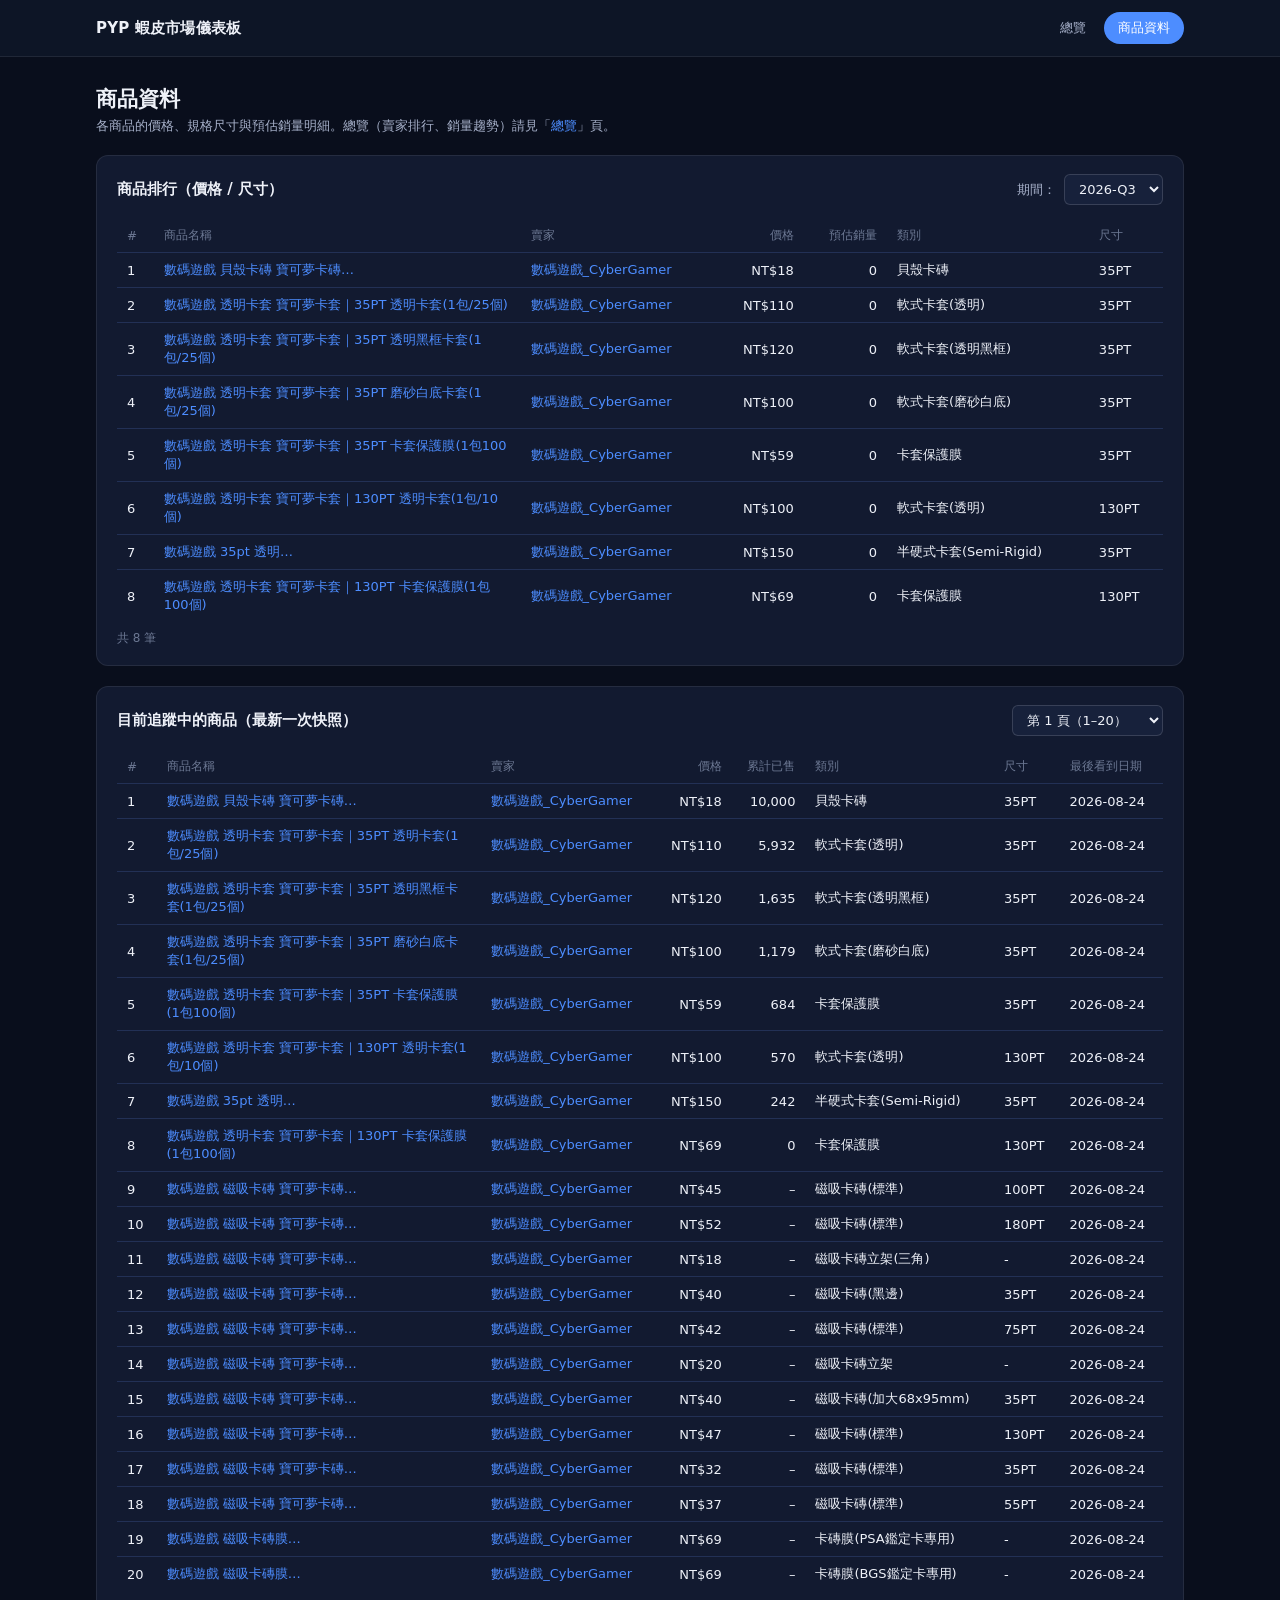
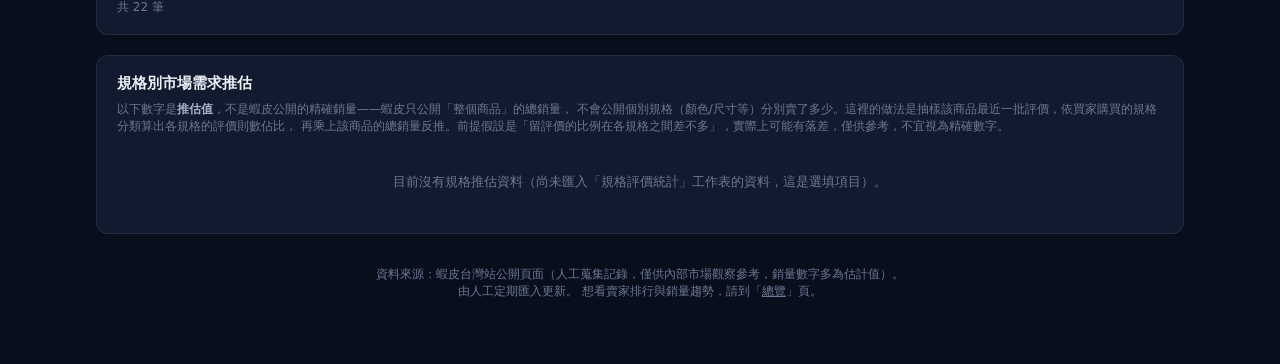
==== docs/products.html @ 521e8248 "666" ====
<!doctype html>
<html lang="zh-Hant">
<head>
<meta charset="utf-8" />
<meta name="viewport" content="width=device-width, initial-scale=1" />
<title>商品資料 — PYP 蝦皮市場銷量儀表板</title>
<link rel="stylesheet" href="assets/style.css" />
</head>
<body>

<nav class="topnav">
  <div class="topnav-inner">
    <a class="brand" href="index.html">PYP 蝦皮市場儀表板</a>
    <div class="nav-links">
      <a href="index.html" data-nav="home">總覽</a>
      <a href="products.html" data-nav="products">商品資料</a>
    </div>
  </div>
</nav>

<div class="wrap">

  <header>
    <h1>商品資料</h1>
    <p class="sub">各商品的價格、規格尺寸與預估銷量明細。總覽（賣家排行、銷量趨勢）請見「<a href="index.html">總覽</a>」頁。</p>
  </header>

  <div id="banner-no-data" class="banner warn">
    <strong>尚無資料。</strong>
    這個系統剛設置好，還沒有任何快照資料。請先填寫「PYP蝦皮市場手動蒐集表.xlsx」，
    再用 scripts/import_manual_products.py 匯入，接著執行 scripts/build_reports.py 產生報表。
  </div>

  <div id="banner-partial" class="banner">
    <strong>提醒：</strong>
    以下部分銷量估計值標示了 <span class="badge partial">偏低估計</span>，代表系統在該期間開始前還沒開始追蹤這項商品，
    估計值可能低於實際銷量。詳見 README 的計算方式說明。
  </div>

  <div id="app" style="display:none">

    <section>
      <h2>
        <span>商品排行（價格 / 尺寸）</span>
        <span class="controls">
          <label style="font-size:13px;color:var(--text-secondary)">期間：</label>
          <select id="period-select"></select>
          <select id="items-page-select"></select>
        </span>
      </h2>
      <div class="wide-scroll-wrap">
        <table id="items-table">
          <thead>
            <tr>
              <th>#</th>
              <th>商品名稱</th>
              <th>賣家</th>
              <th class="num">價格</th>
              <th class="num">預估銷量</th>
              <th>類別</th>
              <th>尺寸</th>
            </tr>
          </thead>
          <tbody></tbody>
        </table>
      </div>
      <div id="items-empty" class="empty-state" style="display:none">此期間沒有資料。</div>
      <div id="items-pager-info" class="pager-info" style="margin-top:8px"></div>
    </section>

    <section>
      <h2>
        <span>目前追蹤中的商品（最新一次快照）</span>
        <span class="controls">
          <select id="latest-page-select"></select>
        </span>
      </h2>
      <div class="wide-scroll-wrap">
        <table id="latest-table">
          <thead>
            <tr>
              <th>#</th>
              <th>商品名稱</th>
              <th>賣家</th>
              <th class="num">價格</th>
              <th class="num">累計已售</th>
              <th>類別</th>
              <th>尺寸</th>
              <th>最後看到日期</th>
            </tr>
          </thead>
          <tbody></tbody>
        </table>
      </div>
      <div id="latest-empty" class="empty-state" style="display:none">目前沒有資料。</div>
      <div id="latest-pager-info" class="pager-info" style="margin-top:8px"></div>
    </section>

    <section>
      <h2><span>規格別市場需求推估</span></h2>
      <p class="section-note">
        以下數字是<strong style="color:var(--text-secondary)">推估值</strong>，不是蝦皮公開的精確銷量——蝦皮只公開「整個商品」的總銷量，
        不會公開個別規格（顏色/尺寸等）分別賣了多少。這裡的做法是抽樣該商品最近一批評價，依買家購買的規格分類算出各規格的評價則數佔比，
        再乘上該商品的總銷量反推。前提假設是「留評價的比例在各規格之間差不多」，實際上可能有落差，僅供參考，不宜視為精確數字。
      </p>
      <div id="variant-list"></div>
      <div id="variant-empty" class="empty-state" style="display:none">目前沒有規格推估資料（尚未匯入「規格評價統計」工作表的資料，這是選填項目）。</div>
    </section>

  </div>

  <footer>
    資料來源：蝦皮台灣站公開頁面（人工蒐集記錄，僅供內部市場觀察參考，銷量數字多為估計值）。
    <br />由人工定期匯入更新。&nbsp;想看賣家排行與銷量趨勢，請到「<a href="index.html">總覽</a>」頁。
  </footer>

</div>

<script src="assets/dashboard.js"></script>
<script>
(function () {
  "use strict";
  markActiveNav("products");

  function renderItemsTable(items) {
    const tbody = document.querySelector("#items-table tbody");
    const emptyEl = document.getElementById("items-empty");
    const pageSelect = document.getElementById("items-page-select");
    const infoEl = document.getElementById("items-pager-info");
    tbody.innerHTML = "";

    if (!items || items.length === 0) {
      emptyEl.style.display = "block";
      pageSelect.style.display = "none";
      infoEl.textContent = "";
      return;
    }
    emptyEl.style.display = "none";

    setupPager(pageSelect, infoEl, items, 20, (pageRows, startIdx) => {
      tbody.innerHTML = "";
      pageRows.forEach((row, i) => {
        const tr = document.createElement("tr");
        tr.innerHTML = `
          <td>${startIdx + i + 1}</td>
          <td class="name-cell">${itemNameCell(row)}</td>
          <td>${shopLabel(row)}</td>
          <td class="num">${fmtPrice(row.price_twd)}</td>
          <td class="num">${fmtInt(row.sold_estimate)}${row.partial ? '<span class="badge partial">偏低估計</span>' : ""}</td>
          <td>${escapeHtml(row.category || "")}</td>
          <td>${escapeHtml(row.size || "")}</td>
        `;
        tbody.appendChild(tr);
      });
    });
  }

  function renderLatestTable(latest) {
    const tbody = document.querySelector("#latest-table tbody");
    const emptyEl = document.getElementById("latest-empty");
    const pageSelect = document.getElementById("latest-page-select");
    const infoEl = document.getElementById("latest-pager-info");
    tbody.innerHTML = "";

    if (!latest || latest.length === 0) {
      emptyEl.style.display = "block";
      pageSelect.style.display = "none";
      infoEl.textContent = "";
      return;
    }
    emptyEl.style.display = "none";

    setupPager(pageSelect, infoEl, latest, 20, (pageRows, startIdx) => {
      tbody.innerHTML = "";
      pageRows.forEach((row, i) => {
        const tr = document.createElement("tr");
        tr.innerHTML = `
          <td>${startIdx + i + 1}</td>
          <td class="name-cell">${itemNameCell(row)}</td>
          <td>${shopLabel(row)}</td>
          <td class="num">${fmtPrice(row.price_twd)}</td>
          <td class="num">${fmtInt(row.historical_sold)}</td>
          <td>${escapeHtml(row.category || "")}</td>
          <td>${escapeHtml(row.size || "")}</td>
          <td>${escapeHtml(row.date)}</td>
        `;
        tbody.appendChild(tr);
      });
    });
  }

  function renderVariantEstimates(payload) {
    const wrap = document.getElementById("variant-list");
    const emptyEl = document.getElementById("variant-empty");
    wrap.innerHTML = "";

    const products = payload && payload.products ? payload.products : [];
    if (products.length === 0) {
      emptyEl.style.display = "block";
      return;
    }
    emptyEl.style.display = "none";

    products.forEach((p) => {
      const card = document.createElement("div");
      card.style.marginBottom = "18px";
      card.style.paddingBottom = "14px";
      card.style.borderBottom = "1px solid var(--gridline)";

      const title = document.createElement("div");
      title.style.fontSize = "13px";
      title.style.marginBottom = "8px";
      title.innerHTML = `<strong title="${escapeHtml(p.item_name)}">${escapeHtml(shortenItemName(p.item_name))}</strong>
        <span style="color:var(--text-muted)">
          — 總銷量 ${fmtInt(p.total_sold)} 件，抽樣評價 ${fmtInt(p.sample_total_reviews)} 則
        </span>`;
      card.appendChild(title);

      const maxShare = Math.max(...p.variants.map(v => v.share), 0.0001);
      p.variants.forEach((v) => {
        const row = document.createElement("div");
        row.style.display = "flex";
        row.style.alignItems = "center";
        row.style.gap = "10px";
        row.style.marginBottom = "4px";
        row.style.fontSize = "12px";

        const label = document.createElement("div");
        label.style.width = "110px";
        label.style.flexShrink = "0";
        label.style.color = "var(--text-secondary)";
        label.textContent = v.variant;

        const barTrack = document.createElement("div");
        barTrack.style.flex = "1";
        barTrack.style.background = "var(--gridline)";
        barTrack.style.borderRadius = "4px";
        barTrack.style.height = "14px";
        barTrack.style.position = "relative";

        const barFill = document.createElement("div");
        barFill.style.width = `${Math.max((v.share / maxShare) * 100, 2)}%`;
        barFill.style.background = "var(--series-1)";
        barFill.style.height = "100%";
        barFill.style.borderRadius = "4px";
        barTrack.appendChild(barFill);

        const valueLabel = document.createElement("div");
        valueLabel.style.width = "150px";
        valueLabel.style.flexShrink = "0";
        valueLabel.style.textAlign = "right";
        valueLabel.style.fontVariantNumeric = "tabular-nums";
        valueLabel.textContent =
          `${(v.share * 100).toFixed(1)}%（推估約 ${fmtInt(v.estimated_sold)} 件，${v.sample_reviews} 則評價）`;

        row.appendChild(label);
        row.appendChild(barTrack);
        row.appendChild(valueLabel);
        card.appendChild(row);
      });

      wrap.appendChild(card);
    });
  }

  async function main() {
    const [meta, latest, quarterly, annual, variantEstimates] = await Promise.all([
      loadJSON("data/meta.json"),
      loadJSON("data/latest.json"),
      loadJSON("data/quarterly.json"),
      loadJSON("data/annual.json"),
      loadJSON("data/variant_estimates.json"),
    ]);

    if (!meta || meta.status === "no_data") {
      document.getElementById("banner-no-data").classList.add("show");
      return;
    }

    document.getElementById("app").style.display = "block";

    const anyPartial = (quarterly || []).some(p => p.has_partial_data) || (annual || []).some(p => p.has_partial_data);
    if (anyPartial) {
      document.getElementById("banner-partial").classList.add("show");
    }

    let mode = "quarterly";
    const dataByMode = { quarterly: quarterly || [], annual: annual || [] };
    const periodSelect = document.getElementById("period-select");

    function populatePeriodSelect() {
      const periods = dataByMode[mode];
      periodSelect.innerHTML = "";
      periods.slice().reverse().forEach((p) => {
        const opt = document.createElement("option");
        opt.value = p.period;
        opt.textContent = p.period;
        periodSelect.appendChild(opt);
      });
    }

    function renderForSelectedPeriod() {
      const periods = dataByMode[mode];
      const selected = periods.find(p => p.period === periodSelect.value) || periods[periods.length - 1];
      renderItemsTable(selected ? selected.items : []);
    }

    function refreshAll() {
      populatePeriodSelect();
      renderForSelectedPeriod();
    }

    periodSelect.addEventListener("change", renderForSelectedPeriod);
    refreshAll();

    renderLatestTable(latest);
    renderVariantEstimates(variantEstimates);
  }

  main();
})();
</script>
</body>
</html>
---- docs/assets/style.css ----
/* PYP 蝦皮市場儀表板 — 共用樣式（Navy 深藍主題） */

:root {
  --bg:             #090e1c;
  --surface:        #121a30;
  --surface-2:      #0d1526;
  --surface-raised: #17213b;
  --text-primary:   #eef1f8;
  --text-secondary: #a6b0c9;
  --text-muted:     #6c7893;
  --gridline:       #223055;
  --baseline:       #2e3f66;
  --border:         rgba(255,255,255,0.08);
  --border-strong:  rgba(255,255,255,0.14);

  --accent:         #4d8dff;
  --accent-soft:    rgba(77,141,255,0.14);
  --series-1:       #4d8dff;
  --series-2:       #ff9a5c;
  --series-3:       #34d1a6;
  --status-good:    #34d1a6;
  --status-warn:    #f4b740;
  --status-crit:    #ff6b7a;

  color-scheme: dark;
}

* { box-sizing: border-box; }
html, body {
  margin: 0;
  background: var(--bg);
  color: var(--text-primary);
  font-family: system-ui, -apple-system, "Segoe UI", "PingFang TC", "Microsoft JhengHei", sans-serif;
}
body { padding: 0 0 64px; }
.wrap { max-width: 1120px; margin: 0 auto; padding: 24px 16px 0; }

a { color: var(--accent); text-decoration: none; }
a:hover { text-decoration: underline; }

/* ---- Top nav ---- */
.topnav {
  position: sticky;
  top: 0;
  z-index: 10;
  background: var(--surface-2);
  border-bottom: 1px solid var(--border);
  backdrop-filter: blur(6px);
}
.topnav-inner {
  max-width: 1120px;
  margin: 0 auto;
  padding: 12px 16px;
  display: flex;
  align-items: center;
  justify-content: space-between;
  gap: 16px;
  flex-wrap: wrap;
}
.topnav .brand {
  color: var(--text-primary);
  font-weight: 700;
  font-size: 15px;
  letter-spacing: 0.2px;
}
.topnav .brand:hover { text-decoration: none; opacity: 0.85; }
.nav-links { display: flex; gap: 4px; }
.nav-links a {
  color: var(--text-secondary);
  font-size: 13px;
  font-weight: 500;
  padding: 7px 14px;
  border-radius: 999px;
  transition: background 0.15s, color 0.15s;
}
.nav-links a:hover { text-decoration: none; color: var(--text-primary); background: var(--surface-raised); }
.nav-links a.active { color: #fff; background: var(--accent); }

/* ---- Header ---- */
header h1 { font-size: 21px; margin: 4px 0 4px; }
header p.sub { color: var(--text-secondary); margin: 0 0 20px; font-size: 13px; }

/* ---- Banners ---- */
.banner {
  border: 1px solid var(--border);
  background: var(--surface);
  border-radius: 10px;
  padding: 12px 16px;
  font-size: 13px;
  color: var(--text-secondary);
  margin-bottom: 20px;
  display: none;
}
.banner.show { display: block; }
.banner.warn { border-left: 3px solid var(--status-warn); }
.banner strong { color: var(--text-primary); }

/* ---- Stat tiles ---- */
.stat-grid {
  display: grid;
  grid-template-columns: repeat(auto-fit, minmax(150px, 1fr));
  gap: 10px;
  margin-bottom: 24px;
}
.stat-tile {
  background: var(--surface);
  border: 1px solid var(--border);
  border-left: 3px solid var(--accent);
  border-radius: 10px;
  padding: 14px 16px;
}
.stat-tile .label { font-size: 12px; color: var(--text-muted); margin-bottom: 6px; }
.stat-tile .value {
  font-size: 26px;
  font-weight: 600;
  font-variant-numeric: proportional-nums;
  color: var(--text-primary);
}
.stat-tile .value small { font-size: 13px; color: var(--text-secondary); font-weight: 400; }

/* ---- Section cards ---- */
section {
  background: var(--surface);
  border: 1px solid var(--border);
  border-radius: 12px;
  padding: 18px 20px;
  margin-bottom: 20px;
}
section h2 {
  font-size: 15px;
  margin: 0 0 14px;
  color: var(--text-primary);
  display: flex;
  align-items: center;
  justify-content: space-between;
  gap: 12px;
  flex-wrap: wrap;
}
section h2 .controls { display: flex; gap: 8px; align-items: center; font-weight: 400; flex-wrap: wrap; }
section p.section-note { font-size: 12px; color: var(--text-muted); margin: -6px 0 14px; }

select, button {
  font: inherit;
  font-size: 13px;
  padding: 6px 10px;
  border-radius: 6px;
  border: 1px solid var(--border-strong);
  background: var(--surface-raised);
  color: var(--text-primary);
}
select:focus, button:focus { outline: 1px solid var(--accent); outline-offset: 1px; }
button { cursor: pointer; }
button.active { background: var(--accent); color: #fff; border-color: var(--accent); }

.pager-info { font-size: 12px; color: var(--text-muted); }

/* ---- Chart ---- */
.chart-wrap { overflow-x: auto; }
svg text { fill: var(--text-secondary); font-size: 11px; font-family: inherit; }
.bar-value { fill: var(--text-primary); font-size: 11px; font-variant-numeric: tabular-nums; }
.grid-line { stroke: var(--gridline); stroke-width: 1; }
.baseline { stroke: var(--baseline); stroke-width: 1; }

/* ---- Tables ---- */
table { width: 100%; border-collapse: collapse; font-size: 13px; }
table.wide-scroll-wrap { display: block; overflow-x: auto; }
th, td {
  text-align: left;
  padding: 8px 10px;
  border-bottom: 1px solid var(--gridline);
  white-space: nowrap;
}
th { color: var(--text-muted); font-weight: 500; font-size: 12px; }
td.num, th.num { text-align: right; font-variant-numeric: tabular-nums; }
td.name-cell { white-space: normal; max-width: 300px; }
tr:last-child td { border-bottom: none; }
tbody tr:hover td { background: var(--surface-raised); }

.badge {
  display: inline-block;
  font-size: 11px;
  padding: 1px 6px;
  border-radius: 999px;
  border: 1px solid var(--border);
  color: var(--text-muted);
  margin-left: 6px;
}
.badge.partial { color: var(--status-warn); border-color: var(--status-warn); }

.empty-state {
  color: var(--text-muted);
  font-size: 13px;
  padding: 24px 0;
  text-align: center;
}

footer { color: var(--text-muted); font-size: 12px; text-align: center; margin-top: 32px; padding: 0 16px; }
footer a { color: var(--text-muted); text-decoration: underline; }
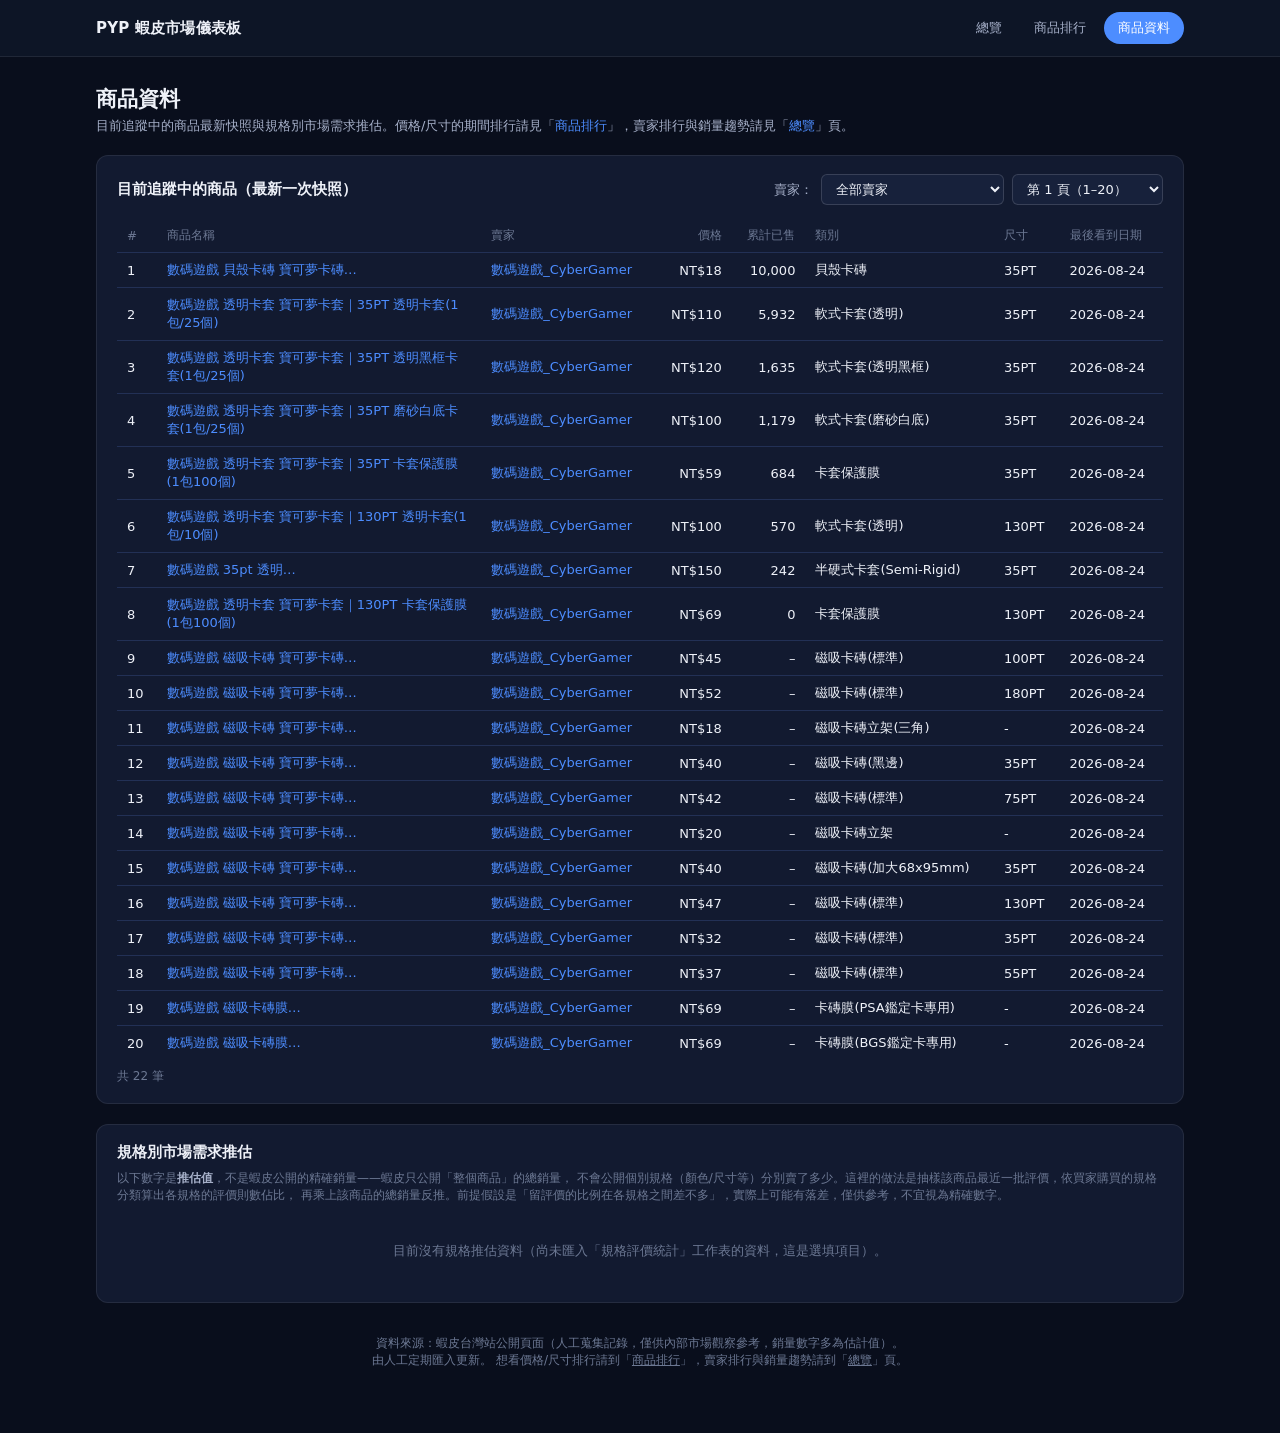
==== commit a650240b: "666" ====
--- a/docs/products.html
+++ b/docs/products.html
@@ -13,6 +13,7 @@
     <a class="brand" href="index.html">PYP 蝦皮市場儀表板</a>
     <div class="nav-links">
       <a href="index.html" data-nav="home">總覽</a>
+      <a href="ranking.html" data-nav="ranking">商品排行</a>
       <a href="products.html" data-nav="products">商品資料</a>
     </div>
   </div>
@@ -22,7 +23,7 @@
 
   <header>
     <h1>商品資料</h1>
-    <p class="sub">各商品的價格、規格尺寸與預估銷量明細。總覽（賣家排行、銷量趨勢）請見「<a href="index.html">總覽</a>」頁。</p>
+    <p class="sub">目前追蹤中的商品最新快照與規格別市場需求推估。價格/尺寸的期間排行請見「<a href="ranking.html">商品排行</a>」，賣家排行與銷量趨勢請見「<a href="index.html">總覽</a>」頁。</p>
   </header>
 
   <div id="banner-no-data" class="banner warn">
@@ -31,47 +32,14 @@
     再用 scripts/import_manual_products.py 匯入，接著執行 scripts/build_reports.py 產生報表。
   </div>
 
-  <div id="banner-partial" class="banner">
-    <strong>提醒：</strong>
-    以下部分銷量估計值標示了 <span class="badge partial">偏低估計</span>，代表系統在該期間開始前還沒開始追蹤這項商品，
-    估計值可能低於實際銷量。詳見 README 的計算方式說明。
-  </div>
-
   <div id="app" style="display:none">
-
-    <section>
-      <h2>
-        <span>商品排行（價格 / 尺寸）</span>
-        <span class="controls">
-          <label style="font-size:13px;color:var(--text-secondary)">期間：</label>
-          <select id="period-select"></select>
-          <select id="items-page-select"></select>
-        </span>
-      </h2>
-      <div class="wide-scroll-wrap">
-        <table id="items-table">
-          <thead>
-            <tr>
-              <th>#</th>
-              <th>商品名稱</th>
-              <th>賣家</th>
-              <th class="num">價格</th>
-              <th class="num">預估銷量</th>
-              <th>類別</th>
-              <th>尺寸</th>
-            </tr>
-          </thead>
-          <tbody></tbody>
-        </table>
-      </div>
-      <div id="items-empty" class="empty-state" style="display:none">此期間沒有資料。</div>
-      <div id="items-pager-info" class="pager-info" style="margin-top:8px"></div>
-    </section>
 
     <section>
       <h2>
         <span>目前追蹤中的商品（最新一次快照）</span>
         <span class="controls">
+          <label style="font-size:13px;color:var(--text-secondary)">賣家：</label>
+          <select id="shop-select"></select>
           <select id="latest-page-select"></select>
         </span>
       </h2>
@@ -111,7 +79,7 @@
 
   <footer>
     資料來源：蝦皮台灣站公開頁面（人工蒐集記錄，僅供內部市場觀察參考，銷量數字多為估計值）。
-    <br />由人工定期匯入更新。&nbsp;想看賣家排行與銷量趨勢，請到「<a href="index.html">總覽</a>」頁。
+    <br />由人工定期匯入更新。&nbsp;想看價格/尺寸排行請到「<a href="ranking.html">商品排行</a>」，賣家排行與銷量趨勢請到「<a href="index.html">總覽</a>」頁。
   </footer>
 
 </div>
@@ -122,14 +90,14 @@
   "use strict";
   markActiveNav("products");
 
-  function renderItemsTable(items) {
-    const tbody = document.querySelector("#items-table tbody");
-    const emptyEl = document.getElementById("items-empty");
-    const pageSelect = document.getElementById("items-page-select");
-    const infoEl = document.getElementById("items-pager-info");
+  function renderLatestTable(rows) {
+    const tbody = document.querySelector("#latest-table tbody");
+    const emptyEl = document.getElementById("latest-empty");
+    const pageSelect = document.getElementById("latest-page-select");
+    const infoEl = document.getElementById("latest-pager-info");
     tbody.innerHTML = "";
 
-    if (!items || items.length === 0) {
+    if (!rows || rows.length === 0) {
       emptyEl.style.display = "block";
       pageSelect.style.display = "none";
       infoEl.textContent = "";
@@ -137,40 +105,7 @@
     }
     emptyEl.style.display = "none";
 
-    setupPager(pageSelect, infoEl, items, 20, (pageRows, startIdx) => {
-      tbody.innerHTML = "";
-      pageRows.forEach((row, i) => {
-        const tr = document.createElement("tr");
-        tr.innerHTML = `
-          <td>${startIdx + i + 1}</td>
-          <td class="name-cell">${itemNameCell(row)}</td>
-          <td>${shopLabel(row)}</td>
-          <td class="num">${fmtPrice(row.price_twd)}</td>
-          <td class="num">${fmtInt(row.sold_estimate)}${row.partial ? '<span class="badge partial">偏低估計</span>' : ""}</td>
-          <td>${escapeHtml(row.category || "")}</td>
-          <td>${escapeHtml(row.size || "")}</td>
-        `;
-        tbody.appendChild(tr);
-      });
-    });
-  }
-
-  function renderLatestTable(latest) {
-    const tbody = document.querySelector("#latest-table tbody");
-    const emptyEl = document.getElementById("latest-empty");
-    const pageSelect = document.getElementById("latest-page-select");
-    const infoEl = document.getElementById("latest-pager-info");
-    tbody.innerHTML = "";
-
-    if (!latest || latest.length === 0) {
-      emptyEl.style.display = "block";
-      pageSelect.style.display = "none";
-      infoEl.textContent = "";
-      return;
-    }
-    emptyEl.style.display = "none";
-
-    setupPager(pageSelect, infoEl, latest, 20, (pageRows, startIdx) => {
+    setupPager(pageSelect, infoEl, rows, 20, (pageRows, startIdx) => {
       tbody.innerHTML = "";
       pageRows.forEach((row, i) => {
         const tr = document.createElement("tr");
@@ -264,11 +199,9 @@
   }
 
   async function main() {
-    const [meta, latest, quarterly, annual, variantEstimates] = await Promise.all([
+    const [meta, latest, variantEstimates] = await Promise.all([
       loadJSON("data/meta.json"),
       loadJSON("data/latest.json"),
-      loadJSON("data/quarterly.json"),
-      loadJSON("data/annual.json"),
       loadJSON("data/variant_estimates.json"),
     ]);
 
@@ -279,41 +212,14 @@
 
     document.getElementById("app").style.display = "block";
 
-    const anyPartial = (quarterly || []).some(p => p.has_partial_data) || (annual || []).some(p => p.has_partial_data);
-    if (anyPartial) {
-      document.getElementById("banner-partial").classList.add("show");
-    }
-
-    let mode = "quarterly";
-    const dataByMode = { quarterly: quarterly || [], annual: annual || [] };
-    const periodSelect = document.getElementById("period-select");
-
-    function populatePeriodSelect() {
-      const periods = dataByMode[mode];
-      periodSelect.innerHTML = "";
-      periods.slice().reverse().forEach((p) => {
-        const opt = document.createElement("option");
-        opt.value = p.period;
-        opt.textContent = p.period;
-        periodSelect.appendChild(opt);
-      });
-    }
-
-    function renderForSelectedPeriod() {
-      const periods = dataByMode[mode];
-      const selected = periods.find(p => p.period === periodSelect.value) || periods[periods.length - 1];
-      renderItemsTable(selected ? selected.items : []);
-    }
-
-    function refreshAll() {
-      populatePeriodSelect();
-      renderForSelectedPeriod();
-    }
-
-    periodSelect.addEventListener("change", renderForSelectedPeriod);
-    refreshAll();
-
-    renderLatestTable(latest);
+    const shopSelect = document.getElementById("shop-select");
+    const latestRows = latest || [];
+
+    // 賣家下拉選單：選項來自最新快照本身，之後新增賣場會自動出現在這裡。
+    setupShopFilter(shopSelect, latestRows, (selectedKey) => {
+      renderLatestTable(filterByShop(latestRows, selectedKey));
+    });
+
     renderVariantEstimates(variantEstimates);
   }
 
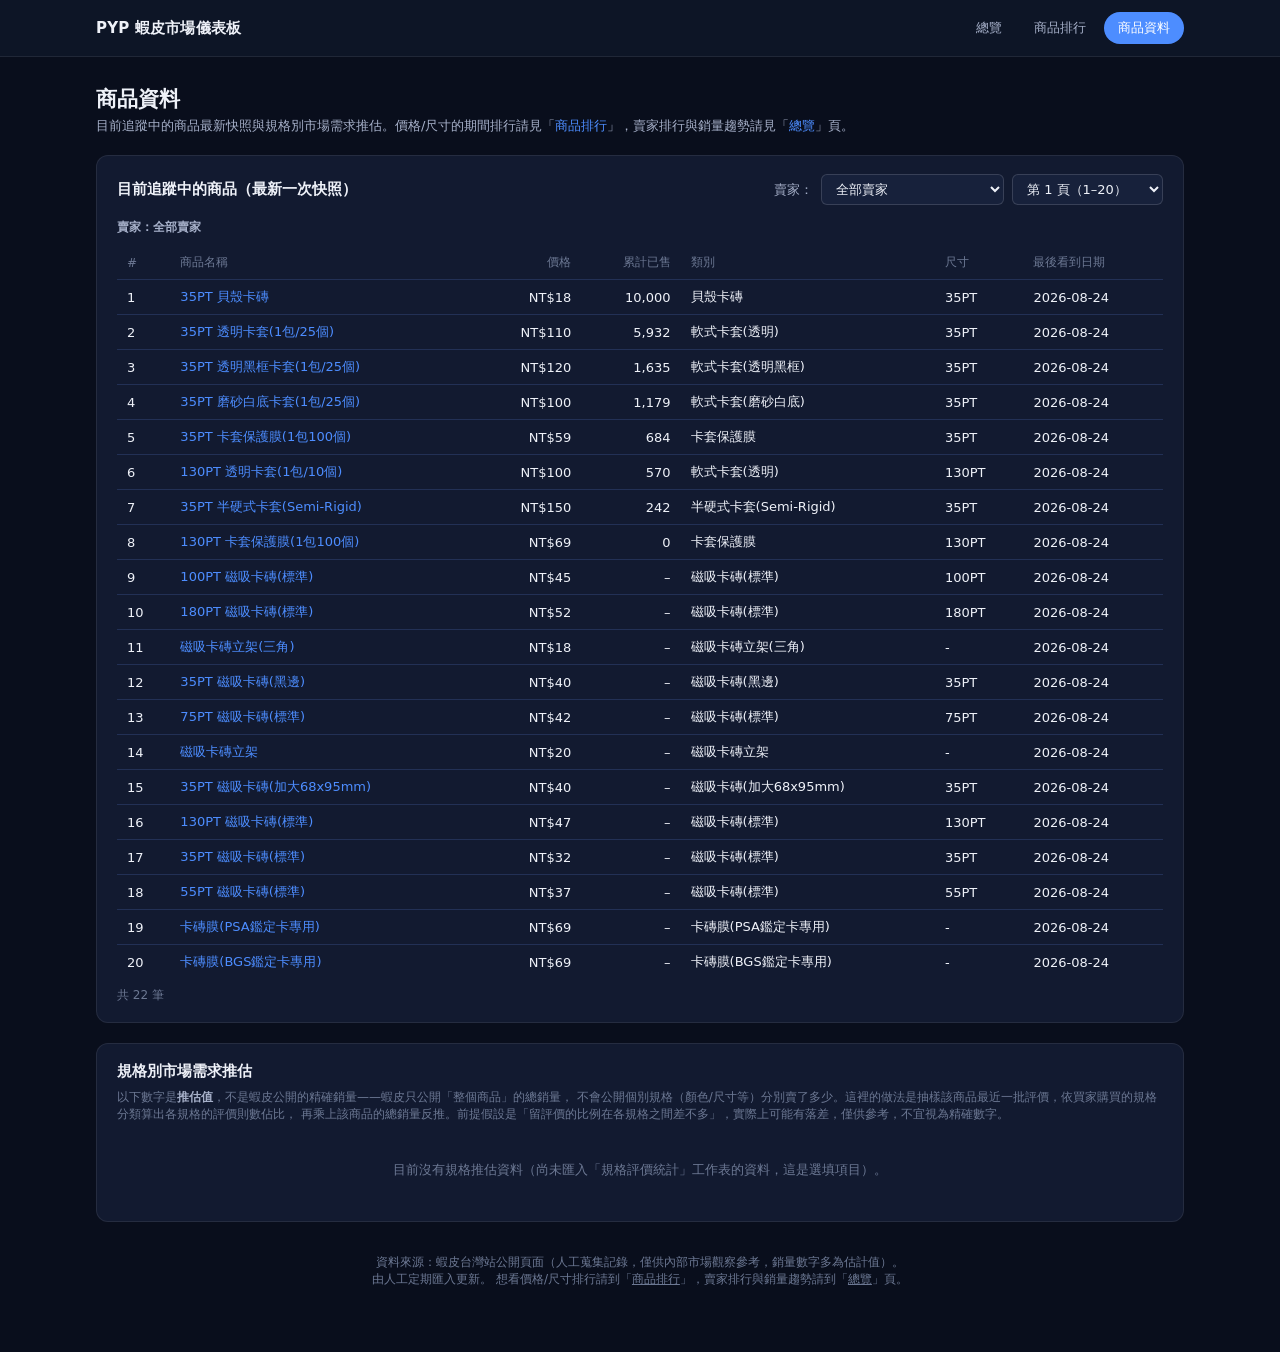
==== commit 3e40eea5: "666" ====
--- a/docs/products.html
+++ b/docs/products.html
@@ -43,13 +43,13 @@
           <select id="latest-page-select"></select>
         </span>
       </h2>
+      <div id="latest-shop-label" class="table-shop-label"></div>
       <div class="wide-scroll-wrap">
         <table id="latest-table">
           <thead>
             <tr>
               <th>#</th>
               <th>商品名稱</th>
-              <th>賣家</th>
               <th class="num">價格</th>
               <th class="num">累計已售</th>
               <th>類別</th>
@@ -112,7 +112,6 @@
         tr.innerHTML = `
           <td>${startIdx + i + 1}</td>
           <td class="name-cell">${itemNameCell(row)}</td>
-          <td>${shopLabel(row)}</td>
           <td class="num">${fmtPrice(row.price_twd)}</td>
           <td class="num">${fmtInt(row.historical_sold)}</td>
           <td>${escapeHtml(row.category || "")}</td>
@@ -218,7 +217,7 @@
     // 賣家下拉選單：選項來自最新快照本身，之後新增賣場會自動出現在這裡。
     setupShopFilter(shopSelect, latestRows, (selectedKey) => {
       renderLatestTable(filterByShop(latestRows, selectedKey));
-    });
+    }, document.getElementById("latest-shop-label"));
 
     renderVariantEstimates(variantEstimates);
   }
--- a/docs/assets/style.css
+++ b/docs/assets/style.css
@@ -154,6 +154,15 @@
 
 .pager-info { font-size: 12px; color: var(--text-muted); }
 
+/* 表格已經不重複顯示「賣家」欄位時，改在表格正上方、靠左顯示目前的賣家名稱
+   （資料來源同一組賣家下拉選單，選單切換時這裡會同步更新）。 */
+.table-shop-label {
+  font-size: 12px;
+  font-weight: 600;
+  color: var(--text-secondary);
+  margin-bottom: 10px;
+}
+
 /* ---- Chart ---- */
 .chart-wrap { overflow-x: auto; }
 svg text { fill: var(--text-secondary); font-size: 11px; font-family: inherit; }
@@ -172,7 +181,7 @@
 }
 th { color: var(--text-muted); font-weight: 500; font-size: 12px; }
 td.num, th.num { text-align: right; font-variant-numeric: tabular-nums; }
-td.name-cell { white-space: normal; max-width: 300px; }
+td.name-cell { white-space: normal; max-width: 440px; }
 tr:last-child td { border-bottom: none; }
 tbody tr:hover td { background: var(--surface-raised); }
 
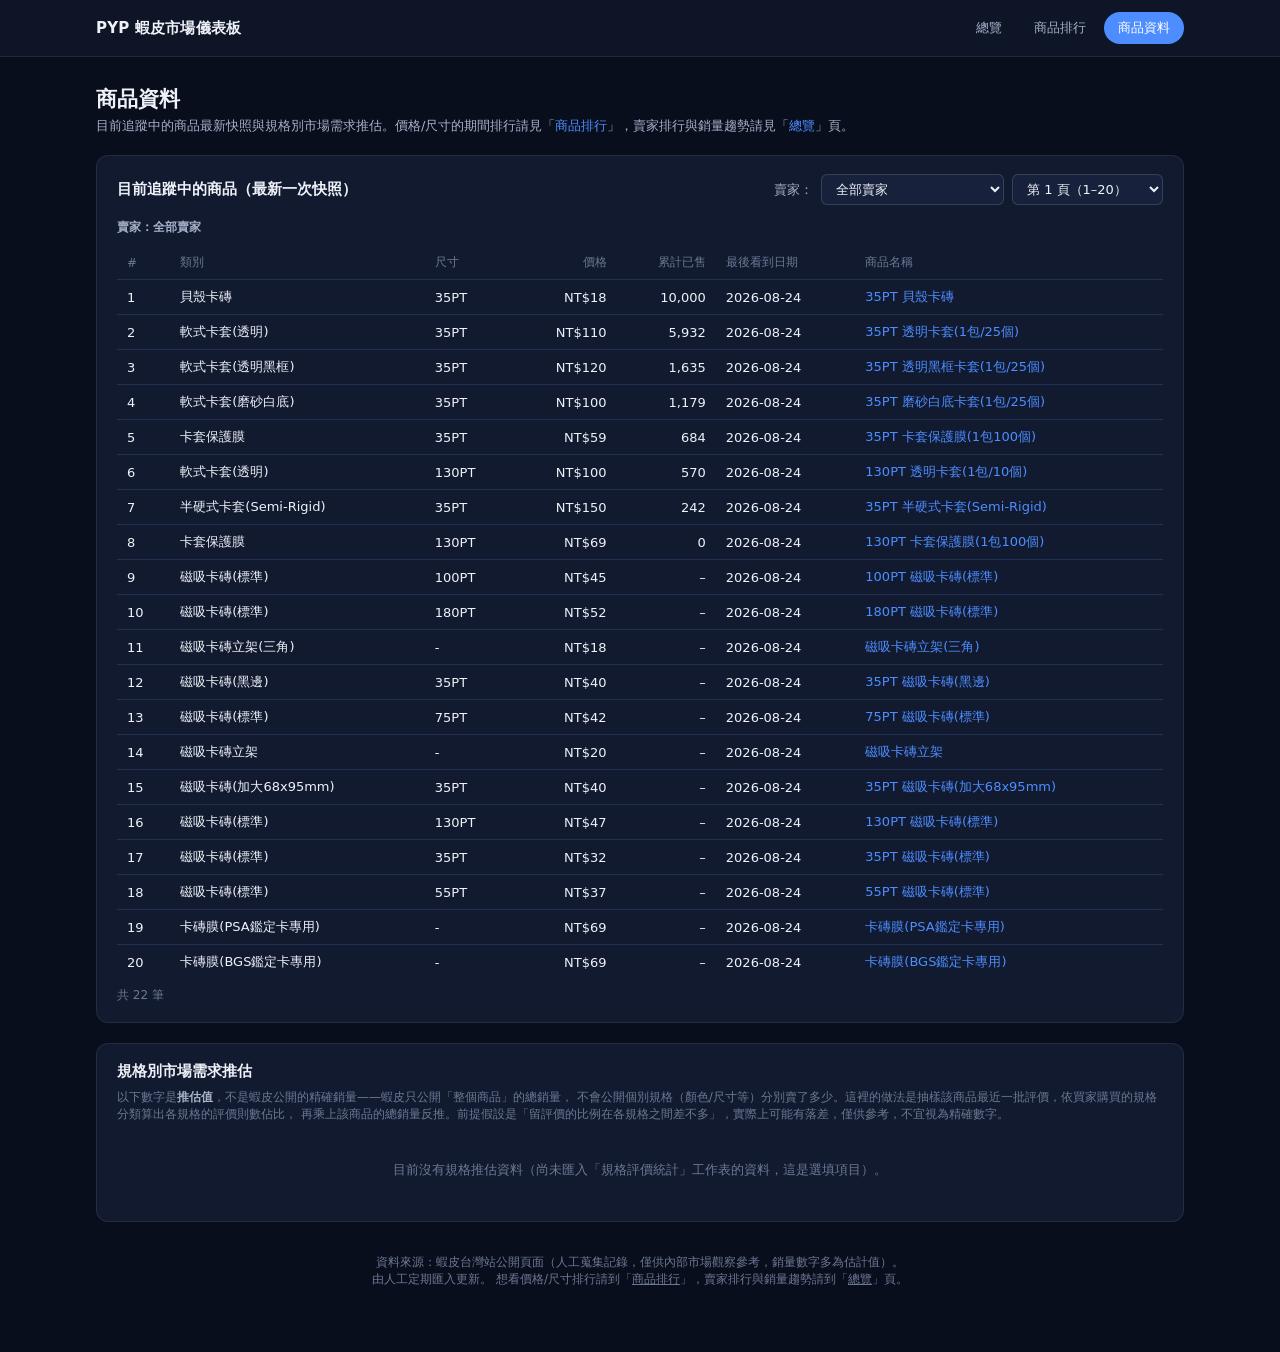
==== commit e60a0ed0: "123" ====
--- a/docs/products.html
+++ b/docs/products.html
@@ -49,12 +49,12 @@
           <thead>
             <tr>
               <th>#</th>
-              <th>商品名稱</th>
+              <th>類別</th>
+              <th>尺寸</th>
               <th class="num">價格</th>
               <th class="num">累計已售</th>
-              <th>類別</th>
-              <th>尺寸</th>
               <th>最後看到日期</th>
+              <th>商品名稱</th>
             </tr>
           </thead>
           <tbody></tbody>
@@ -111,12 +111,12 @@
         const tr = document.createElement("tr");
         tr.innerHTML = `
           <td>${startIdx + i + 1}</td>
-          <td class="name-cell">${itemNameCell(row)}</td>
+          <td>${escapeHtml(row.category || "")}</td>
+          <td>${escapeHtml(row.size || "")}</td>
           <td class="num">${fmtPrice(row.price_twd)}</td>
           <td class="num">${fmtInt(row.historical_sold)}</td>
-          <td>${escapeHtml(row.category || "")}</td>
-          <td>${escapeHtml(row.size || "")}</td>
           <td>${escapeHtml(row.date)}</td>
+          <td class="name-cell">${itemNameCell(row)}</td>
         `;
         tbody.appendChild(tr);
       });
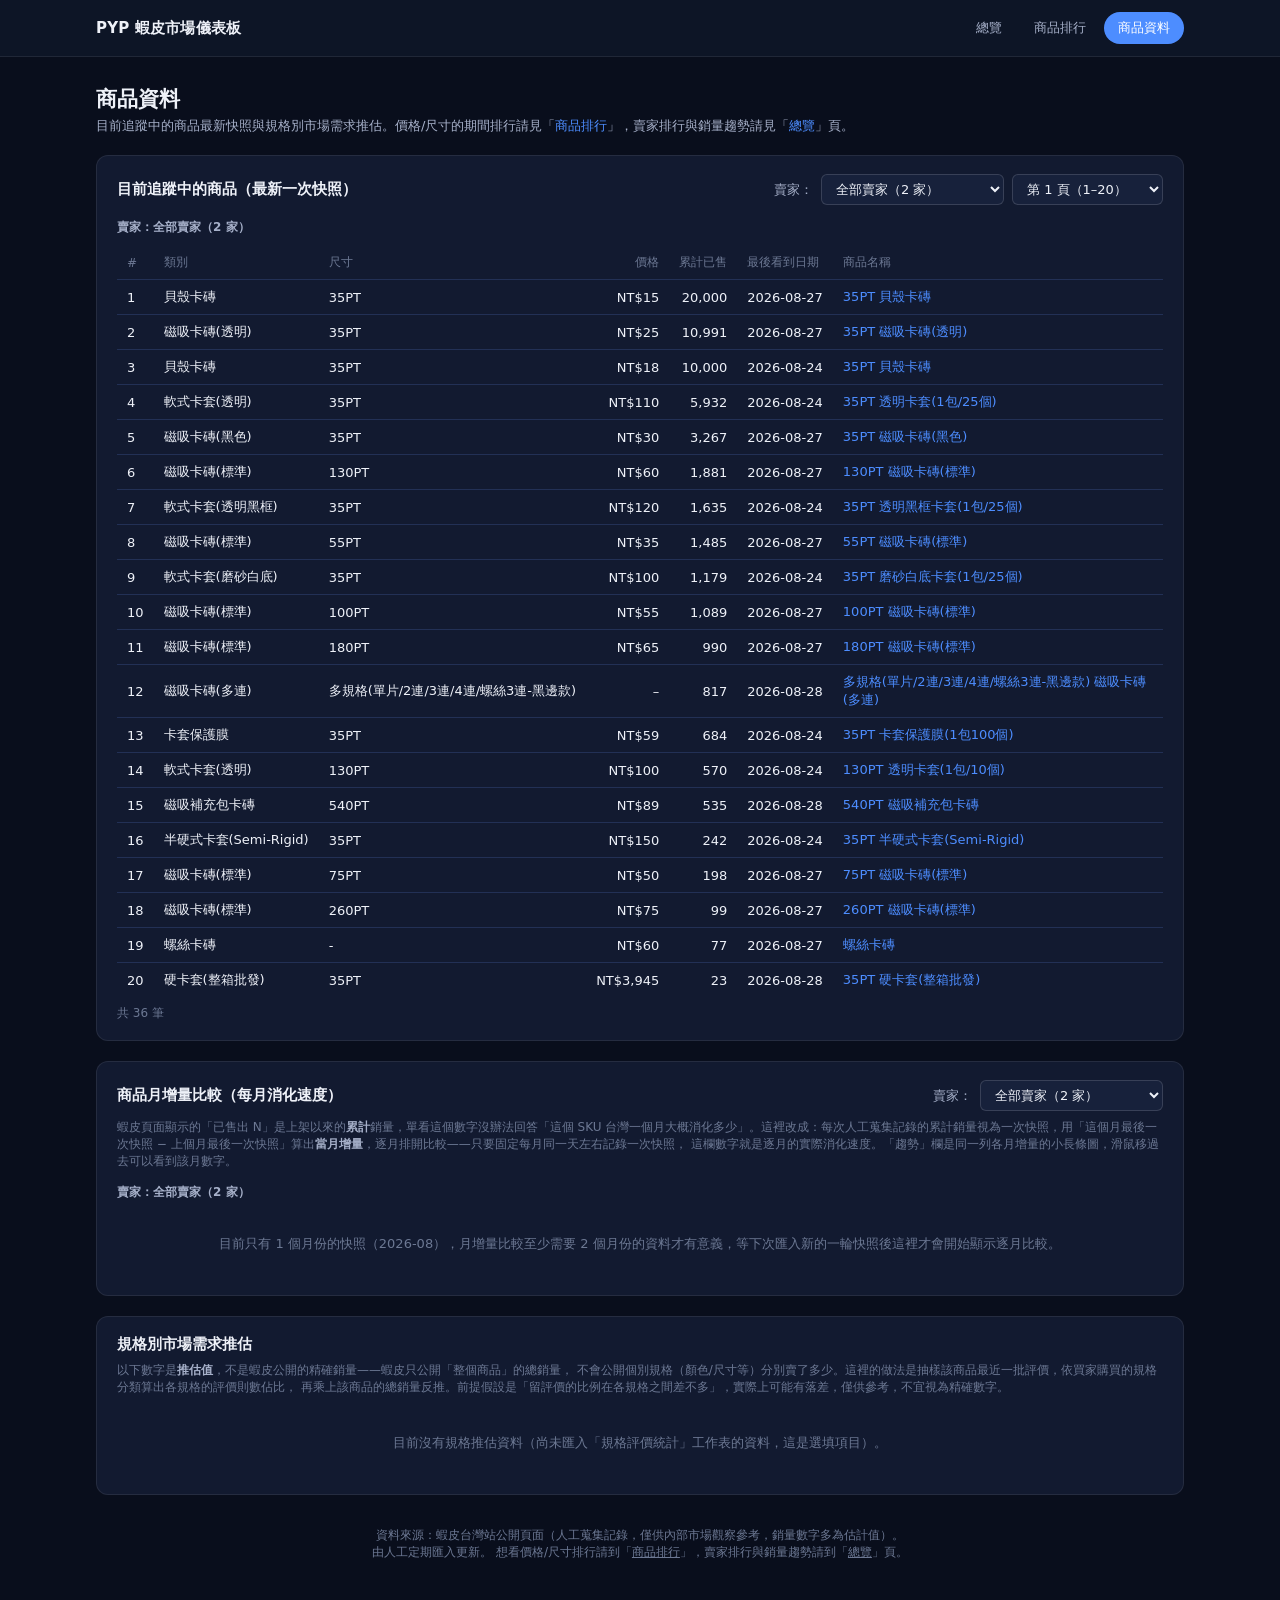
==== commit 0a17de6c: "6363" ====
--- a/docs/products.html
+++ b/docs/products.html
@@ -65,6 +65,31 @@
     </section>
 
     <section>
+      <h2>
+        <span>商品月增量比較（每月消化速度）</span>
+        <span class="controls">
+          <label style="font-size:13px;color:var(--text-secondary)">賣家：</label>
+          <select id="monthly-shop-select"></select>
+        </span>
+      </h2>
+      <p class="section-note">
+        蝦皮頁面顯示的「已售出 N」是上架以來的<strong style="color:var(--text-secondary)">累計</strong>銷量，單看這個數字沒辦法回答「這個
+        SKU 台灣一個月大概消化多少」。這裡改成：每次人工蒐集記錄的累計銷量視為一次快照，用「這個月最後一次快照
+        − 上個月最後一次快照」算出<strong style="color:var(--text-secondary)">當月增量</strong>，逐月排開比較——只要固定每月同一天左右記錄一次快照，
+        這欄數字就是逐月的實際消化速度。「趨勢」欄是同一列各月增量的小長條圖，滑鼠移過去可以看到該月數字。
+      </p>
+      <div id="monthly-shop-label" class="table-shop-label"></div>
+      <div id="monthly-not-enough" class="empty-state" style="display:none"></div>
+      <div id="monthly-matrix-wrap" class="wide-scroll-wrap">
+        <table id="monthly-matrix-table">
+          <thead><tr id="monthly-matrix-head"></tr></thead>
+          <tbody></tbody>
+        </table>
+      </div>
+      <div id="monthly-matrix-empty" class="empty-state" style="display:none">目前沒有資料。</div>
+    </section>
+
+    <section>
       <h2><span>規格別市場需求推估</span></h2>
       <p class="section-note">
         以下數字是<strong style="color:var(--text-secondary)">推估值</strong>，不是蝦皮公開的精確銷量——蝦皮只公開「整個商品」的總銷量，
@@ -197,10 +222,132 @@
     });
   }
 
+  // ---- 商品月增量比較（矩陣表 + 每列一個小型長條趨勢圖）----
+  // monthly.json 是一個 list，每個元素代表一個月（period="YYYY-MM"），裡面的 items
+  // 是「那個月」各商品的估計銷量增量。這裡把它轉成「橫向比較」的形狀：
+  // 一列 = 一個商品，一欄 = 一個月份，儲存格 = 那個月的增量。
+  const MAX_MONTHLY_COLS = 8; // 欄位太多表格會很長，只顯示最近 N 個月，更久以前的可以之後加篩選
+
+  function buildMonthlyMatrix(monthly) {
+    const periods = (monthly || []).map((p) => p.period).slice().sort();
+    const itemMap = new Map();
+    (monthly || []).forEach((p) => {
+      (p.items || []).forEach((it) => {
+        if (!itemMap.has(it.itemid)) {
+          itemMap.set(it.itemid, {
+            itemid: it.itemid,
+            shopid: it.shopid,
+            shop_name: it.shop_name,
+            item_name: it.item_name,
+            category: it.category,
+            size: it.size,
+            url: it.url,
+            months: {},
+          });
+        }
+        itemMap.get(it.itemid).months[p.period] = { est: it.sold_estimate, partial: it.partial };
+      });
+    });
+    return { periods, rows: Array.from(itemMap.values()) };
+  }
+
+  function renderMonthlySparkline(row, shownPeriods) {
+    const vals = shownPeriods.map((p) => (row.months[p] ? row.months[p].est : null));
+    const maxVal = Math.max(1, ...vals.map((v) => v || 0));
+    const w = 90, h = 26, gap = 2;
+    const barW = Math.max(2, (w - gap * (vals.length - 1)) / vals.length);
+    let bars = "";
+    vals.forEach((v, i) => {
+      const x = i * (barW + gap);
+      if (v === null || v === undefined) {
+        bars += `<rect x="${x}" y="${h - 3}" width="${barW}" height="3" rx="1" fill="var(--gridline)"><title>${shownPeriods[i]}：無資料</title></rect>`;
+        return;
+      }
+      const barH = Math.max(2, (v / maxVal) * (h - 4));
+      bars += `<rect x="${x}" y="${h - barH}" width="${barW}" height="${barH}" rx="1" fill="var(--series-1)"><title>${shownPeriods[i]}：${v.toLocaleString("zh-TW")} 件</title></rect>`;
+    });
+    return `<svg width="${w}" height="${h}" style="display:block">${bars}</svg>`;
+  }
+
+  function renderMonthlyMatrixTable(matrix, shopKey) {
+    const notEnoughEl = document.getElementById("monthly-not-enough");
+    const emptyEl = document.getElementById("monthly-matrix-empty");
+    const wrapEl = document.getElementById("monthly-matrix-wrap");
+    const headRow = document.getElementById("monthly-matrix-head");
+    const tbody = document.querySelector("#monthly-matrix-table tbody");
+    headRow.innerHTML = "";
+    tbody.innerHTML = "";
+
+    const allPeriods = matrix.periods;
+    const rows = filterByShop(matrix.rows, shopKey);
+
+    if (allPeriods.length === 0 || rows.length === 0) {
+      notEnoughEl.style.display = "none";
+      wrapEl.style.display = "none";
+      emptyEl.style.display = "block";
+      return;
+    }
+
+    if (allPeriods.length < 2) {
+      emptyEl.style.display = "none";
+      wrapEl.style.display = "none";
+      notEnoughEl.style.display = "block";
+      notEnoughEl.textContent =
+        `目前只有 ${allPeriods.length} 個月份的快照（${allPeriods.join("、")}），月增量比較至少需要 2 個月份的資料才有意義，` +
+        `等下次匯入新的一輪快照後這裡才會開始顯示逐月比較。`;
+      return;
+    }
+
+    notEnoughEl.style.display = "none";
+    emptyEl.style.display = "none";
+    wrapEl.style.display = "block";
+
+    const shownPeriods = allPeriods.slice(-MAX_MONTHLY_COLS);
+    const latestPeriod = shownPeriods[shownPeriods.length - 1];
+
+    headRow.innerHTML =
+      `<th>商品名稱</th><th>趨勢</th>` +
+      shownPeriods.map((p) => `<th class="num">${p}</th>`).join("");
+
+    rows.sort((a, b) => {
+      const av = (a.months[latestPeriod] && a.months[latestPeriod].est) || 0;
+      const bv = (b.months[latestPeriod] && b.months[latestPeriod].est) || 0;
+      if (bv !== av) return bv - av;
+      const sumA = shownPeriods.reduce((s, p) => s + ((a.months[p] && a.months[p].est) || 0), 0);
+      const sumB = shownPeriods.reduce((s, p) => s + ((b.months[p] && b.months[p].est) || 0), 0);
+      return sumB - sumA;
+    });
+
+    rows.forEach((row) => {
+      const tr = document.createElement("tr");
+      const cells = shownPeriods
+        .map((p) => {
+          const cell = row.months[p];
+          if (!cell) return `<td class="num">–</td>`;
+          return `<td class="num">${fmtInt(cell.est)}${cell.partial ? '<span class="badge partial">偏低</span>' : ""}</td>`;
+        })
+        .join("");
+      tr.innerHTML =
+        `<td class="name-cell">${itemNameCell(row)}</td>` +
+        `<td>${renderMonthlySparkline(row, shownPeriods)}</td>` +
+        cells;
+      tbody.appendChild(tr);
+    });
+
+    if (allPeriods.length > MAX_MONTHLY_COLS) {
+      const note = document.createElement("div");
+      note.className = "pager-info";
+      note.style.marginTop = "8px";
+      note.textContent = `目前共有 ${allPeriods.length} 個月份的資料，這裡只顯示最近 ${MAX_MONTHLY_COLS} 個月。`;
+      wrapEl.parentElement.insertBefore(note, emptyEl);
+    }
+  }
+
   async function main() {
-    const [meta, latest, variantEstimates] = await Promise.all([
+    const [meta, latest, monthly, variantEstimates] = await Promise.all([
       loadJSON("data/meta.json"),
       loadJSON("data/latest.json"),
+      loadJSON("data/monthly.json"),
       loadJSON("data/variant_estimates.json"),
     ]);
 
@@ -218,6 +365,12 @@
     setupShopFilter(shopSelect, latestRows, (selectedKey) => {
       renderLatestTable(filterByShop(latestRows, selectedKey));
     }, document.getElementById("latest-shop-label"));
+
+    const monthlyMatrix = buildMonthlyMatrix(monthly);
+    const monthlyShopSelect = document.getElementById("monthly-shop-select");
+    setupShopFilter(monthlyShopSelect, latestRows, (selectedKey) => {
+      renderMonthlyMatrixTable(monthlyMatrix, selectedKey);
+    }, document.getElementById("monthly-shop-label"));
 
     renderVariantEstimates(variantEstimates);
   }
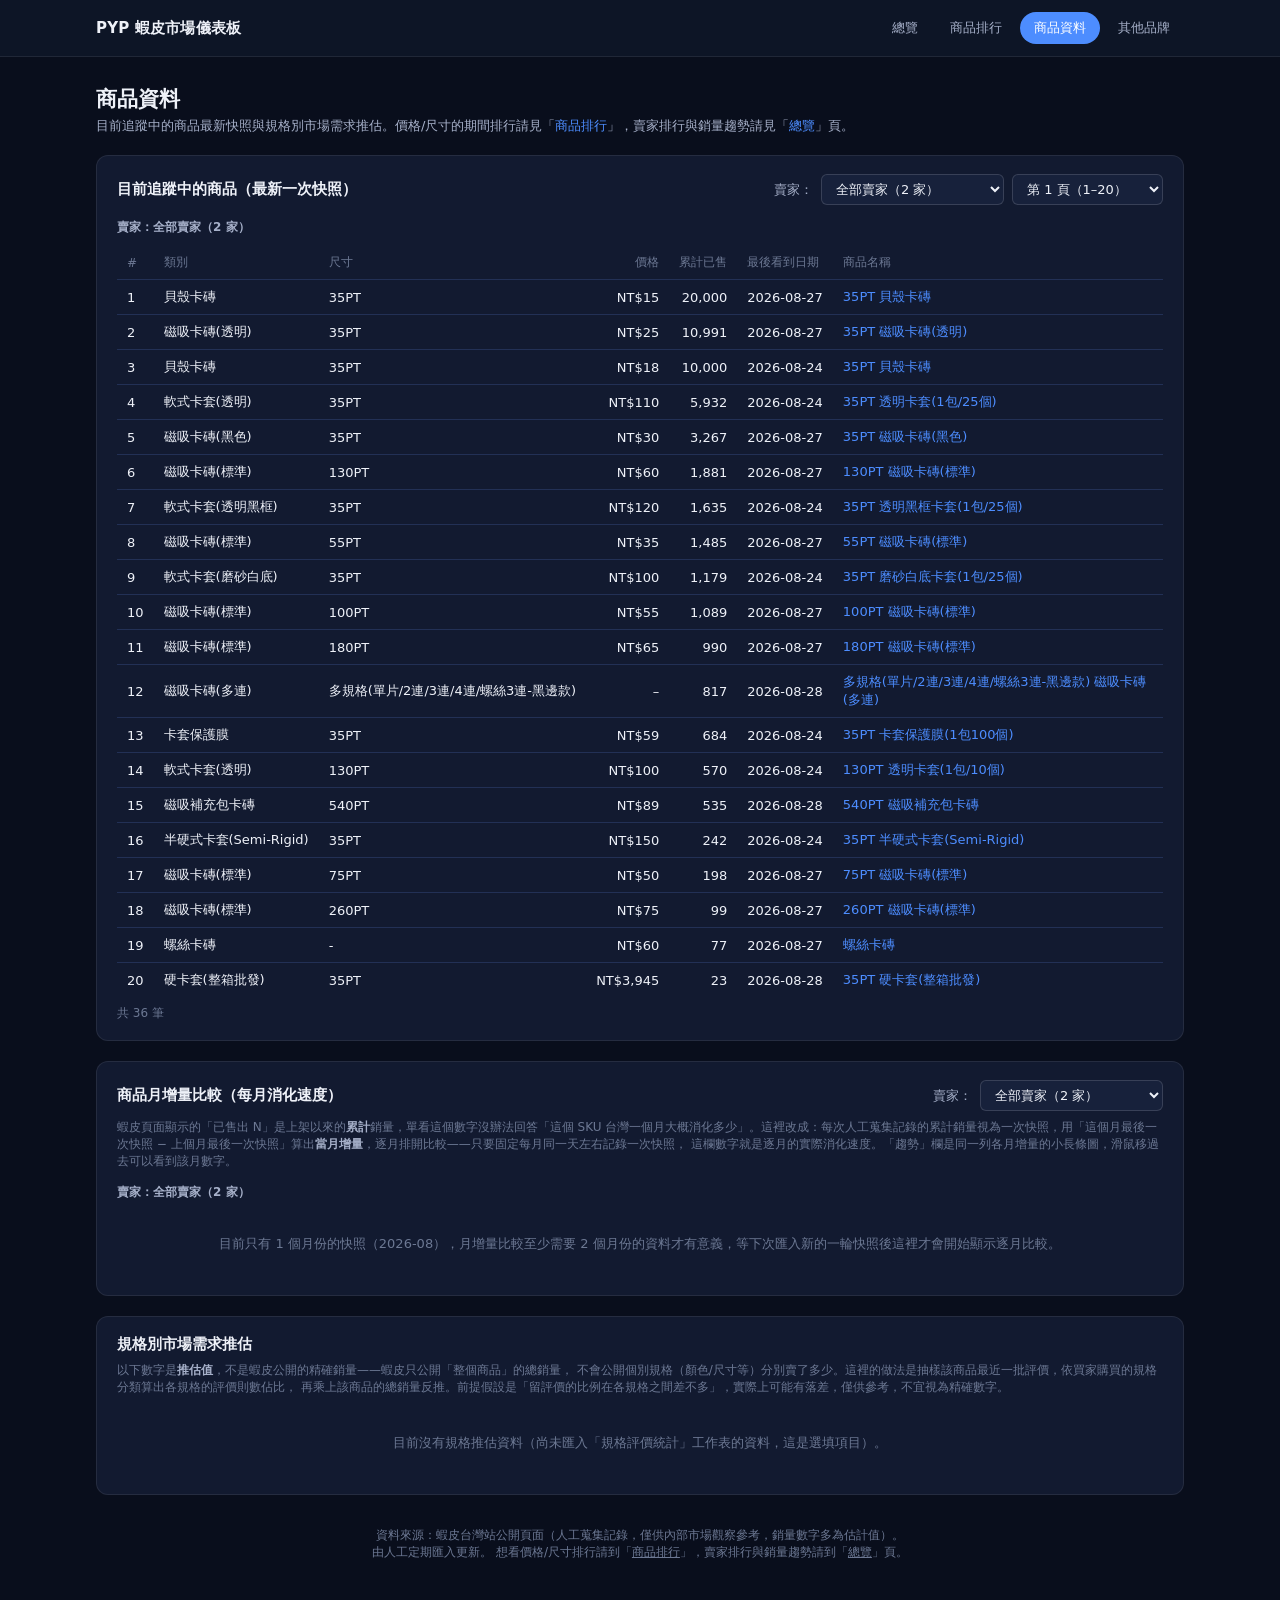
==== commit 9a108cac: "456" ====
--- a/docs/products.html
+++ b/docs/products.html
@@ -15,6 +15,7 @@
       <a href="index.html" data-nav="home">總覽</a>
       <a href="ranking.html" data-nav="ranking">商品排行</a>
       <a href="products.html" data-nav="products">商品資料</a>
+      <a href="other-brands.html" data-nav="other-brands">其他品牌</a>
     </div>
   </div>
 </nav>
